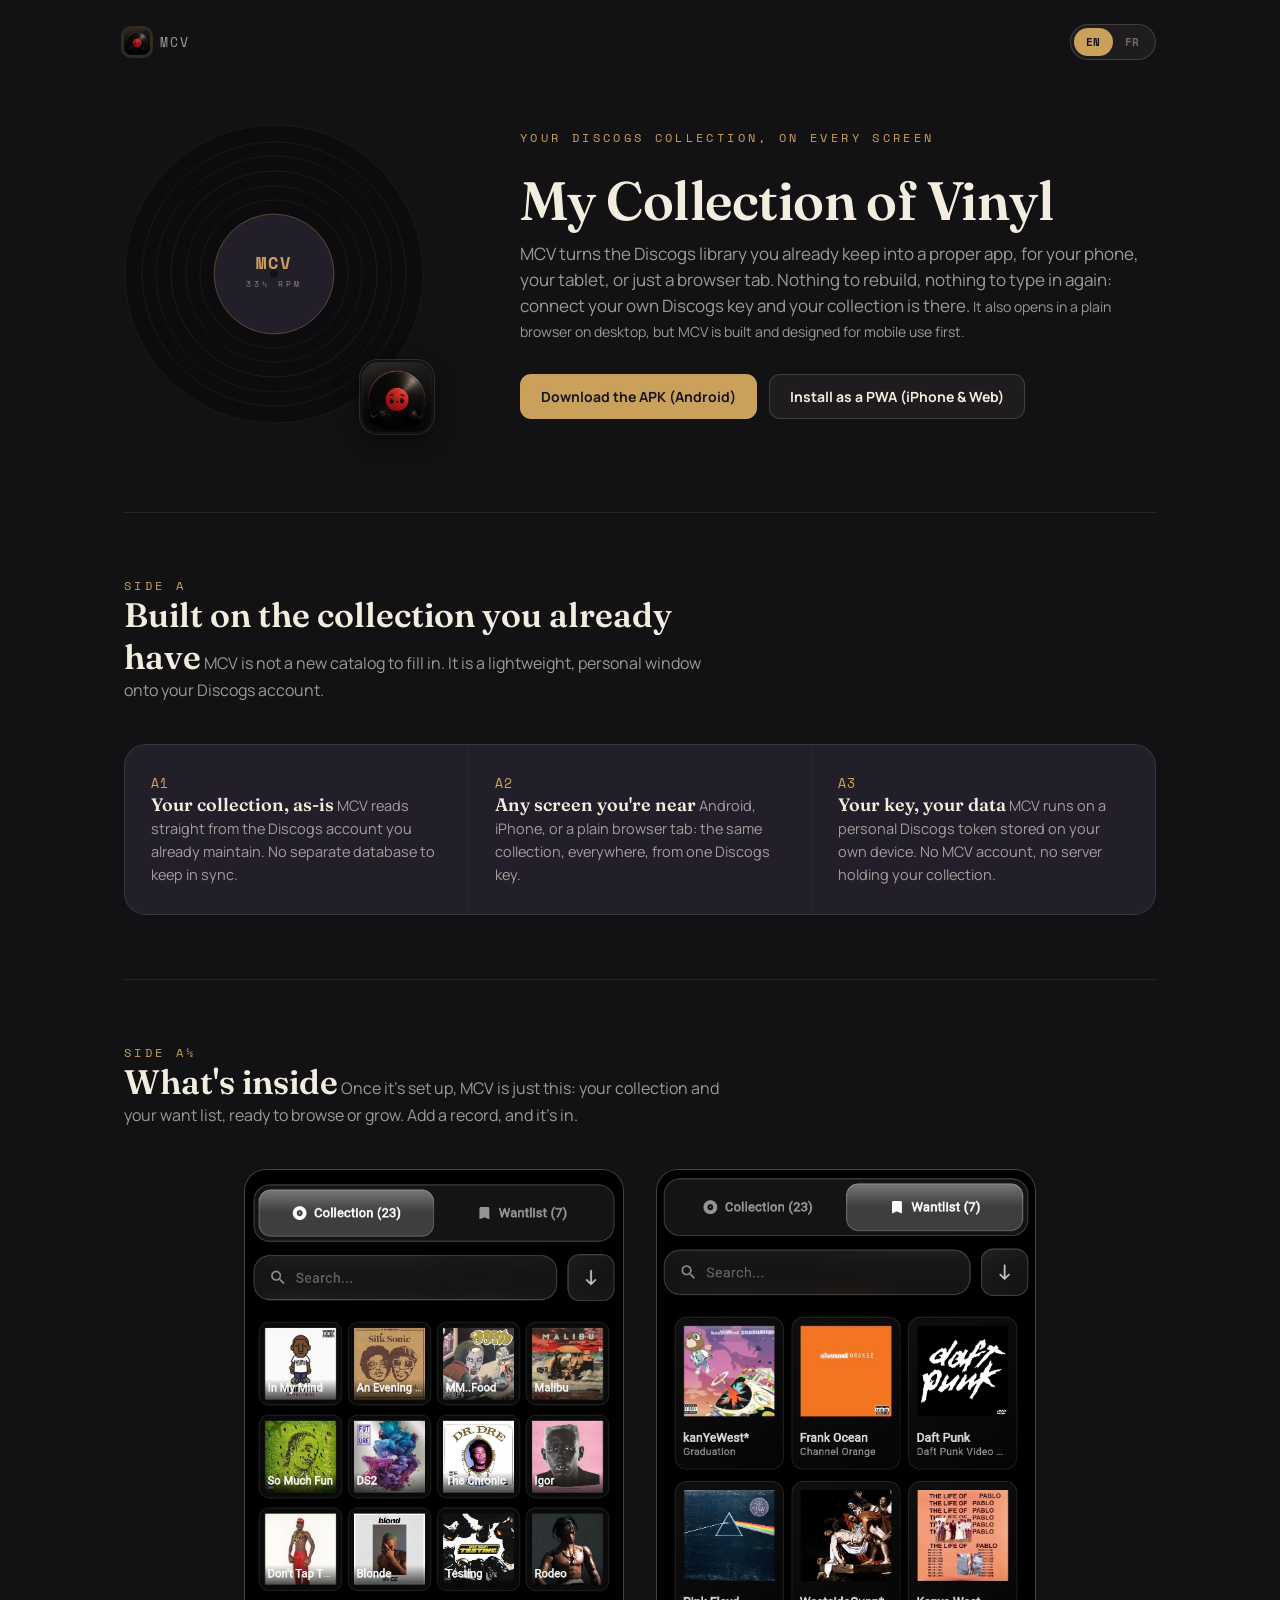
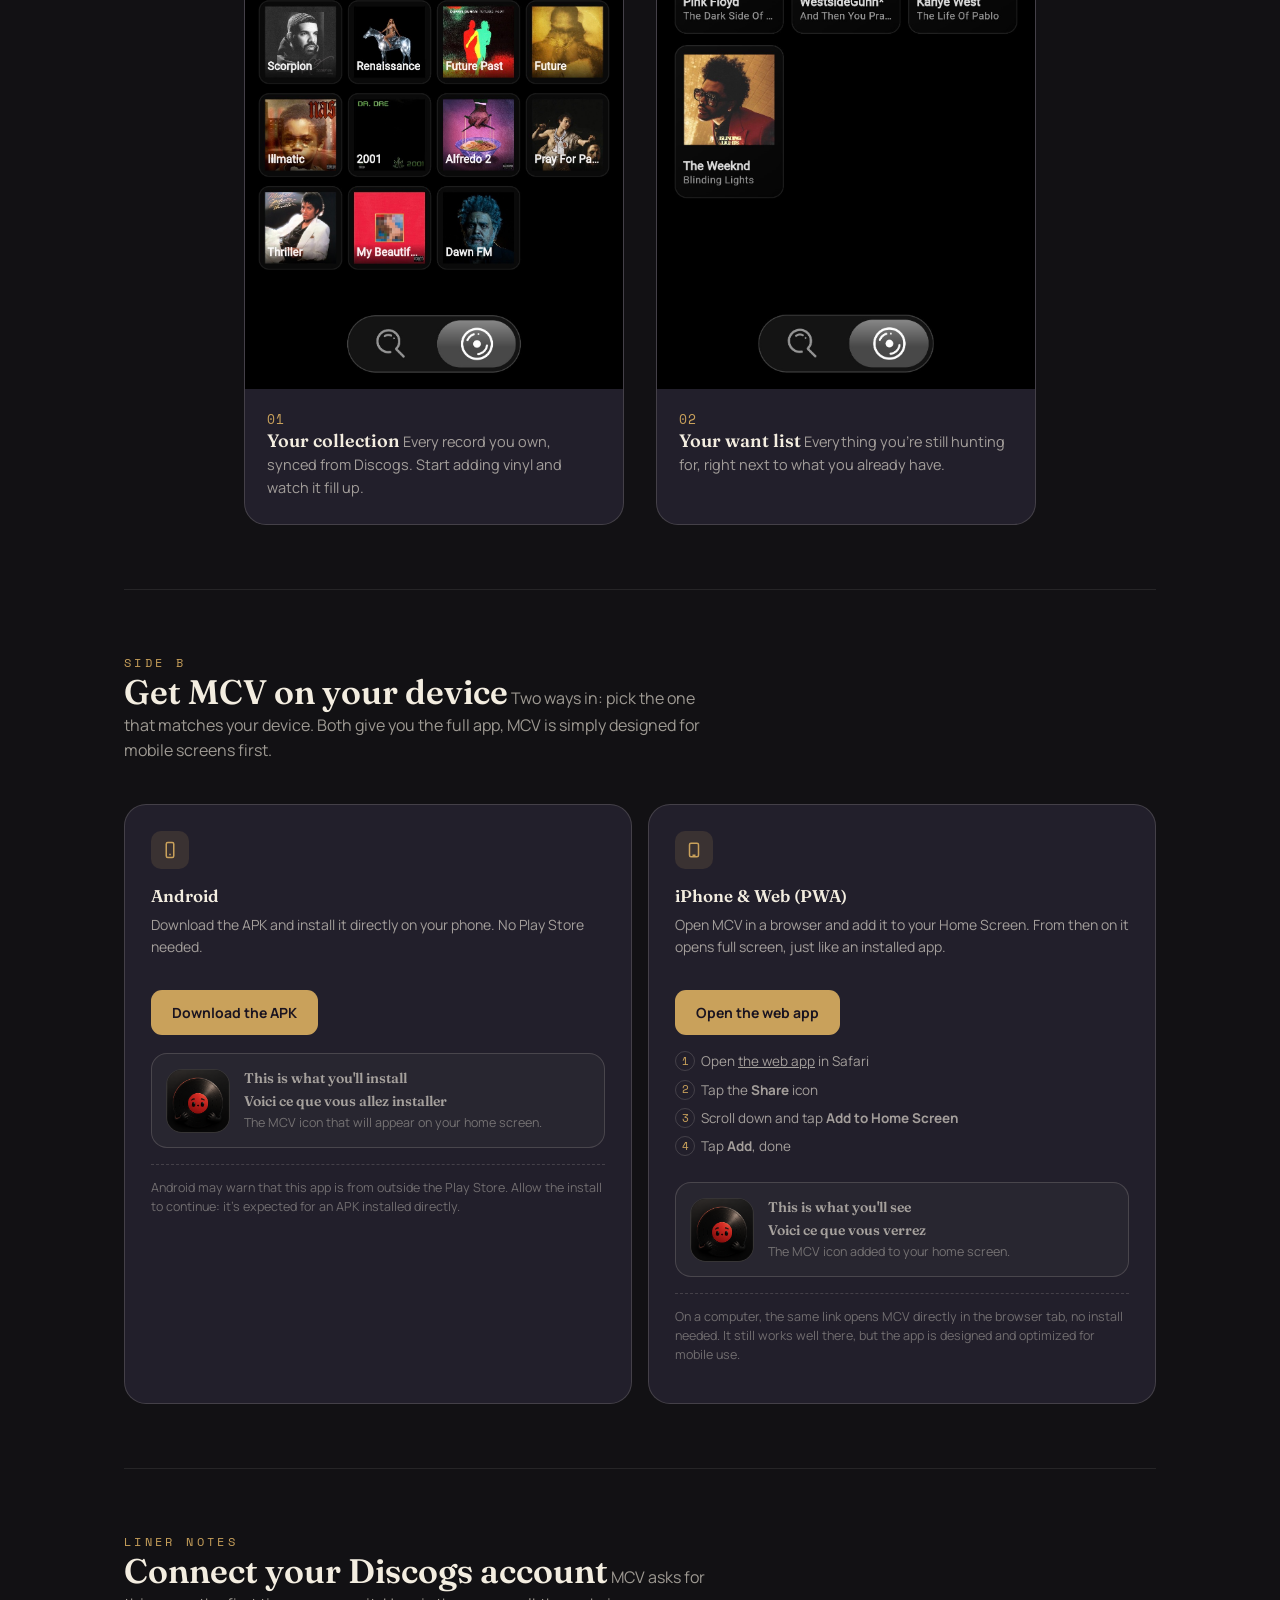
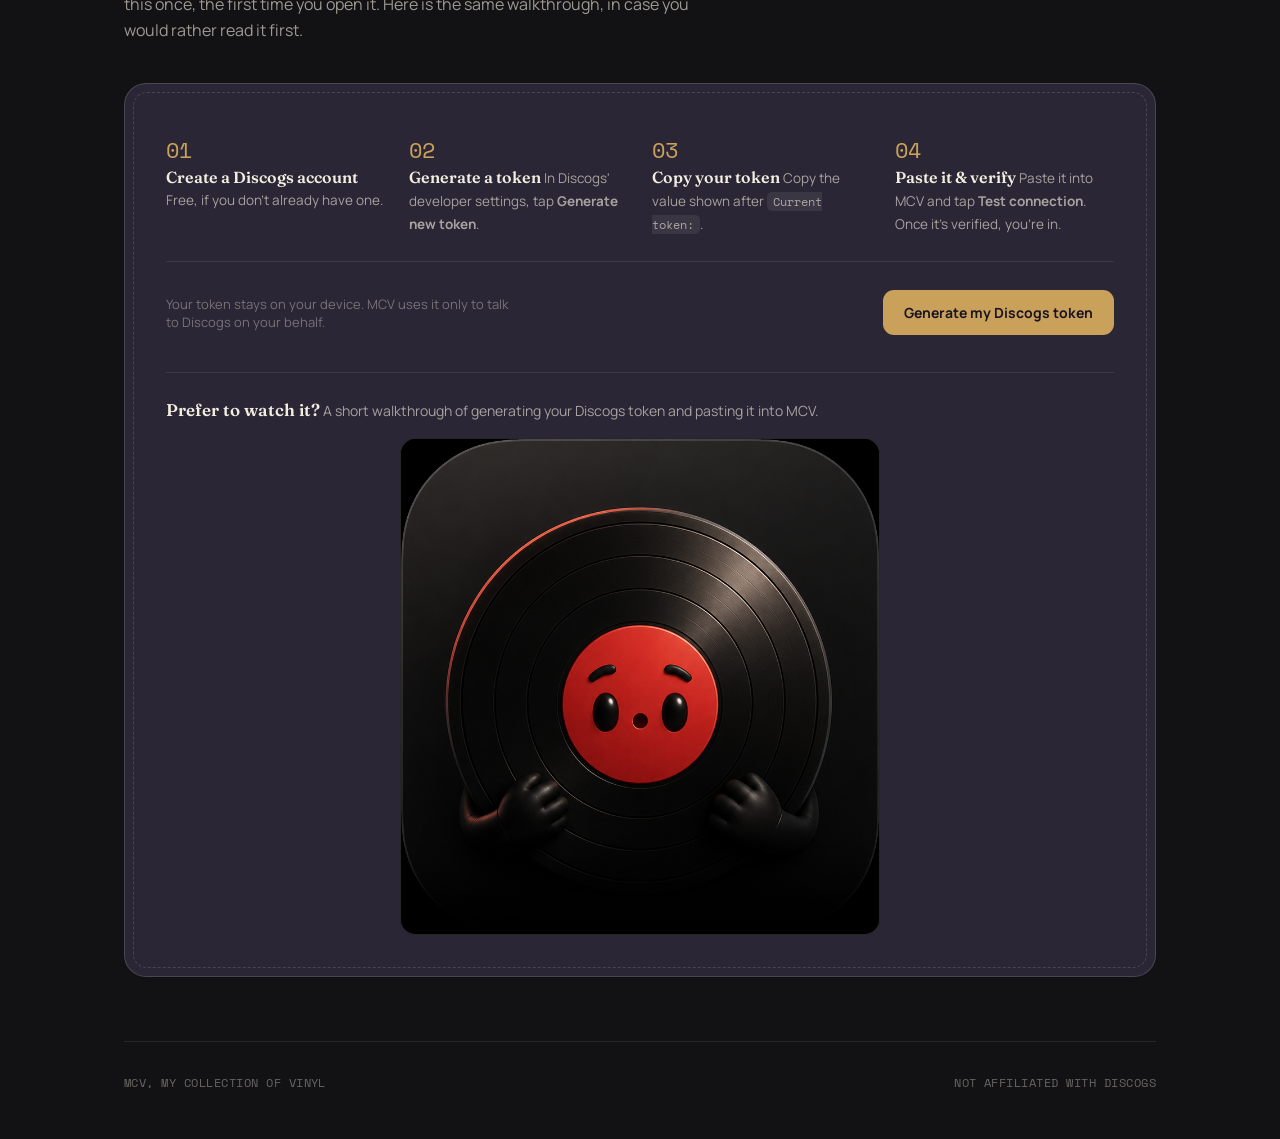
==== mcv_landing_page/index.html @ 3540142d "[FIX] refacto landing page" ====
<!DOCTYPE html>
<html lang="en" data-lang="en">
<head>
<meta charset="UTF-8">
<meta name="viewport" content="width=device-width, initial-scale=1.0">
<link rel="icon" type="image/png" href="./assets/logo.png">
<title>My Collection of Vinyl</title>
<meta name="description" content="Your Discogs vinyl collection, pressed into an app for Android, iPhone and the web.">
<link rel="preconnect" href="https://fonts.googleapis.com">
<link rel="preconnect" href="https://fonts.gstatic.com" crossorigin>
<link href="https://fonts.googleapis.com/css2?family=Fraunces:opsz,wght@9..144,400;9..144,600;9..144,700&family=Manrope:wght@400;500;600;700;800&family=Space+Mono:wght@400;700&display=swap" rel="stylesheet">
<link rel="stylesheet" href="./css/style.css">
</head>
<body>

<div class="wrap">
  <nav>
    <div class="brand">
      <img class="logo-mark" src="./assets/logo.png" alt="MCV logo">
      MCV
    </div>
    <div class="lang-toggle" role="group" aria-label="Language">
      <button id="btn-en" class="active" onclick="setLang('en')">EN</button>
      <button id="btn-fr" onclick="setLang('fr')">FR</button>
    </div>
  </nav>

  <!-- ---------- HERO ---------- -->
  <section class="hero" style="border-top:none;">
    <div class="record-wrap" aria-hidden="true">
      <svg class="record" viewBox="0 0 300 300" xmlns="http://www.w3.org/2000/svg">
        <circle cx="150" cy="150" r="149" fill="#0c0b0d"/>
        <circle cx="150" cy="150" r="149" fill="none" stroke="rgba(243,237,224,0.05)" stroke-width="1"/>
        <circle cx="150" cy="150" r="132" fill="none" stroke="rgba(243,237,224,0.06)" stroke-width="1"/>
        <circle cx="150" cy="150" r="118" fill="none" stroke="rgba(243,237,224,0.05)" stroke-width="1"/>
        <circle cx="150" cy="150" r="103" fill="none" stroke="rgba(243,237,224,0.07)" stroke-width="1"/>
        <circle cx="150" cy="150" r="88" fill="none" stroke="rgba(243,237,224,0.05)" stroke-width="1"/>
        <circle cx="150" cy="150" r="74" fill="none" stroke="rgba(243,237,224,0.06)" stroke-width="1"/>
        <circle cx="150" cy="150" r="60" fill="#221F2B" stroke="rgba(201,161,91,0.35)" stroke-width="1"/>
        <circle cx="150" cy="150" r="59" fill="none"/>
        <text x="150" y="145" text-anchor="middle" font-family="Space Mono, monospace" font-size="17" letter-spacing="2" fill="#C9A15B" font-weight="700">MCV</text>
        <text x="150" y="163" text-anchor="middle" font-family="Space Mono, monospace" font-size="8" letter-spacing="3" fill="rgba(243,237,224,0.5)">33⅓ RPM</text>
        <circle cx="150" cy="150" r="4" fill="#121114"/>
      </svg>
      <div class="hero-logo-badge">
        <img src="./assets/logo.png" alt="MCV app icon">
      </div>
    </div>

    <div>
      <div class="eyebrow" data-en>YOUR DISCOGS COLLECTION, ON EVERY SCREEN</div>
      <div class="eyebrow" data-fr>VOTRE COLLECTION DISCOGS, SUR TOUS VOS ÉCRANS</div>
      <h1 class="headline" style="margin-top:14px;">
        <span data-en>My Collection of Vinyl</span>
        <span data-fr>My Collection of Vinyl</span>
      </h1>
      <p class="tagline" data-en>MCV turns the Discogs library you already keep into a proper app, for your phone, your tablet, or just a browser tab. Nothing to rebuild, nothing to type in again: connect your own Discogs key and your collection is there.</p>
      <p class="tagline" data-fr>MCV transforme la collection que vous tenez déjà sur Discogs en une vraie application, pour votre téléphone, votre tablette, ou simplement un onglet de navigateur. Rien à reconstruire, rien à ressaisir : connectez votre propre clé Discogs et votre collection est là.</p>
      <p class="tagline" data-en style="margin-top:10px; font-size:14px;">It also opens in a plain browser on desktop, but MCV is built and designed for mobile use first.</p>
      <p class="tagline" data-fr style="margin-top:10px; font-size:14px;">Elle s'ouvre aussi dans un simple navigateur sur ordinateur, mais MCV est conçue et pensée pour un usage mobile en premier lieu.</p>

      <div class="hero-actions">
        <a class="btn btn-primary" href="../downloads/mcv.apk" download>
          <span data-en>Download the APK (Android)</span><span data-fr>Télécharger l'APK (Android)</span>
        </a>
        <a class="btn btn-ghost" href="#get-app">
          <span data-en>Install as a PWA (iPhone &amp; Web)</span><span data-fr>Installer en PWA (iPhone et Web)</span>
        </a>
      </div>
    </div>
  </section>

  <!-- ---------- WHAT IT IS ---------- -->
  <section id="about">
    <div class="section-head">
      <div class="eyebrow" data-en>SIDE A</div>
      <div class="eyebrow" data-fr>FACE A</div>
      <h2 data-en>Built on the collection you already have</h2>
      <h2 data-fr>Construite sur la collection que vous avez déjà</h2>
      <p data-en>MCV is not a new catalog to fill in. It is a lightweight, personal window onto your Discogs account.</p>
      <p data-fr>MCV n'est pas un nouveau catalogue à remplir. C'est une fenêtre légère et personnelle sur votre compte Discogs.</p>
    </div>

    <div class="tracklist">
      <div class="track">
        <div class="idx">A1</div>
        <h3 data-en>Your collection, as-is</h3>
        <h3 data-fr>Votre collection, telle quelle</h3>
        <p data-en>MCV reads straight from the Discogs account you already maintain. No separate database to keep in sync.</p>
        <p data-fr>MCV lit directement le compte Discogs que vous tenez déjà. Aucune base séparée à synchroniser.</p>
      </div>
      <div class="track">
        <div class="idx">A2</div>
        <h3 data-en>Any screen you're near</h3>
        <h3 data-fr>N'importe quel écran</h3>
        <p data-en>Android, iPhone, or a plain browser tab: the same collection, everywhere, from one Discogs key.</p>
        <p data-fr>Android, iPhone, ou simplement un navigateur : la même collection, partout, avec une seule clé Discogs.</p>
      </div>
      <div class="track">
        <div class="idx">A3</div>
        <h3 data-en>Your key, your data</h3>
        <h3 data-fr>Votre clé, vos données</h3>
        <p data-en>MCV runs on a personal Discogs token stored on your own device. No MCV account, no server holding your collection.</p>
        <p data-fr>MCV fonctionne avec un jeton Discogs personnel stocké sur votre propre appareil. Aucun compte MCV, aucun serveur ne conserve votre collection.</p>
      </div>
    </div>
  </section>

  <!-- ---------- SCREENSHOTS ---------- -->
  <section id="screenshots">
    <div class="section-head">
      <div class="eyebrow" data-en>SIDE A½</div>
      <div class="eyebrow" data-fr>FACE A½</div>
      <h2 data-en>What's inside</h2>
      <h2 data-fr>Ce qu'il y a à l'intérieur</h2>
      <p data-en>Once it's set up, MCV is just this: your collection and your want list, ready to browse or grow. Add a record, and it's in.</p>
      <p data-fr>Une fois configurée, MCV c'est simplement ça : votre collection et votre want list, prêtes à parcourir ou à faire grandir. Ajoutez un vinyle, et c'est fait.</p>
    </div>

    <div class="shots">
      <div class="shot-card">
        <img class="shot-img" src="./assets/collection_screen.jpeg" alt="MCV collection screen">
        <div class="shot-caption">
          <div class="idx">01</div>
          <h3 data-en>Your collection</h3>
          <h3 data-fr>Votre collection</h3>
          <p data-en>Every record you own, synced from Discogs. Start adding vinyl and watch it fill up.</p>
          <p data-fr>Chaque vinyle que vous possédez, synchronisé depuis Discogs. Commencez à ajouter des vinyles et regardez-la se remplir.</p>
        </div>
      </div>
      <div class="shot-card">
        <img class="shot-img" src="./assets/wantlist_screen.jpeg" alt="MCV want list screen">
        <div class="shot-caption">
          <div class="idx">02</div>
          <h3 data-en>Your want list</h3>
          <h3 data-fr>Votre want list</h3>
          <p data-en>Everything you're still hunting for, right next to what you already have.</p>
          <p data-fr>Tout ce que vous êtes encore en train de chercher, juste à côté de ce que vous avez déjà.</p>
        </div>
      </div>
    </div>
  </section>

  <!-- ---------- GET THE APP ---------- -->
  <section id="get-app">
    <div class="section-head">
      <div class="eyebrow" data-en>SIDE B</div>
      <div class="eyebrow" data-fr>FACE B</div>
      <h2 data-en>Get MCV on your device</h2>
      <h2 data-fr>Installer MCV sur votre appareil</h2>
      <p data-en>Two ways in: pick the one that matches your device. Both give you the full app, MCV is simply designed for mobile screens first.</p>
      <p data-fr>Deux façons d'y accéder : choisissez celle qui correspond à votre appareil. Les deux donnent accès à l'application complète, MCV est simplement pensée pour les écrans mobiles en premier lieu.</p>
    </div>

    <div class="platforms">
      <div class="card">
        <div class="icon" aria-hidden="true">
          <svg width="18" height="18" viewBox="0 0 24 24" fill="none" stroke="currentColor" stroke-width="2"><rect x="7" y="2" width="10" height="20" rx="2"/><line x1="11" y1="18" x2="13" y2="18"/></svg>
        </div>
        <h3 data-en>Android</h3>
        <h3 data-fr>Android</h3>
        <p data-en>Download the APK and install it directly on your phone. No Play Store needed.</p>
        <p data-fr>Téléchargez l'APK et installez-le directement sur votre téléphone, sans passer par le Play Store.</p>
        <a class="btn btn-primary" href="../downloads/mcv.apk" download>
          <span data-en>Download the APK</span><span data-fr>Télécharger l'APK</span>
        </a>
        <div class="app-preview">
          <div class="frame"><img src="./assets/logo.png" alt="MCV app icon"></div>
          <div class="txt">
            <strong data-en>This is what you'll install</strong>
            <strong data-fr>Voici ce que vous allez installer</strong>
            <span data-en>The MCV icon that will appear on your home screen.</span>
            <span data-fr>L'icône MCV qui apparaîtra sur votre écran d'accueil.</span>
          </div>
        </div>
        <p class="note" data-en>Android may warn that this app is from outside the Play Store. Allow the install to continue: it's expected for an APK installed directly.</p>
        <p class="note" data-fr>Android peut signaler que l'application vient d'en dehors du Play Store. Autorisez l'installation à continuer, c'est normal pour un APK installé directement.</p>
      </div>

      <div class="card" id="pwa-card">
        <div class="icon" aria-hidden="true">
          <svg width="18" height="18" viewBox="0 0 24 24" fill="none" stroke="currentColor" stroke-width="2"><rect x="6" y="3" width="12" height="18" rx="2"/><line x1="10" y1="19" x2="14" y2="19"/></svg>
        </div>
        <h3 data-en>iPhone &amp; Web (PWA)</h3>
        <h3 data-fr>iPhone et Web (PWA)</h3>
        <p data-en>Open MCV in a browser and add it to your Home Screen. From then on it opens full screen, just like an installed app.</p>
        <p data-fr>Ouvrez MCV dans un navigateur et ajoutez la à l'écran d'accueil. Elle s'ouvrira ensuite en plein écran, comme une application installée.</p>
        <a class="btn btn-primary" href="../">
          <span data-en>Open the web app</span><span data-fr>Ouvrir l'application web</span>
        </a>
        <ol class="steps-inline">
          <li data-en>Open <a href="../">the web app</a> in Safari</li>
          <li data-fr>Ouvrez <a href="../">l'application web</a> dans Safari</li>
          <li data-en>Tap the <strong>Share</strong> icon</li>
          <li data-fr>Appuyez sur l'icône <strong>Partager</strong></li>
          <li data-en>Scroll down and tap <strong>Add to Home Screen</strong></li>
          <li data-fr>Faites défiler puis appuyez sur <strong>Sur l'écran d'accueil</strong></li>
          <li data-en>Tap <strong>Add</strong>, done</li>
          <li data-fr>Appuyez sur <strong>Ajouter</strong>, c'est fait</li>
        </ol>
        <div class="app-preview">
          <div class="frame"><img src="./assets/logo.png" alt="MCV app icon"></div>
          <div class="txt">
            <strong data-en>This is what you'll see</strong>
            <strong data-fr>Voici ce que vous verrez</strong>
            <span data-en>The MCV icon added to your home screen.</span>
            <span data-fr>L'icône MCV ajoutée à votre écran d'accueil.</span>
          </div>
        </div>
        <p class="note" data-en>On a computer, the same link opens MCV directly in the browser tab, no install needed. It still works well there, but the app is designed and optimized for mobile use.</p>
        <p class="note" data-fr>Sur ordinateur, ce même lien ouvre MCV directement dans l'onglet du navigateur, sans rien installer. Cela fonctionne bien aussi, mais l'application est conçue et pensée pour un usage mobile.</p>
      </div>
    </div>
  </section>

  <!-- ---------- SETUP / LINER NOTES ---------- -->
  <section id="setup">
    <div class="section-head">
      <div class="eyebrow" data-en>LINER NOTES</div>
      <div class="eyebrow" data-fr>NOTES DE POCHETTE</div>
      <h2 data-en>Connect your Discogs account</h2>
      <h2 data-fr>Connecter votre compte Discogs</h2>
      <p data-en>MCV asks for this once, the first time you open it. Here is the same walkthrough, in case you would rather read it first.</p>
      <p data-fr>MCV le demande une seule fois, à la première ouverture. Voici exactement les mêmes étapes, si vous préférez les lire avant.</p>
    </div>

    <div class="liner">
      <div class="liner-inner">
        <div class="setup-steps">
          <div class="setup-step">
            <div class="num">01</div>
            <h4 data-en>Create a Discogs account</h4>
            <h4 data-fr>Créez un compte Discogs</h4>
            <p data-en>Free, if you don't already have one.</p>
            <p data-fr>Gratuit, si vous n'en avez pas encore un.</p>
          </div>
          <div class="setup-step">
            <div class="num">02</div>
            <h4 data-en>Generate a token</h4>
            <h4 data-fr>Générez un jeton</h4>
            <p data-en>In Discogs' developer settings, tap <strong>Generate new token</strong>.</p>
            <p data-fr>Dans les paramètres développeur de Discogs, appuyez sur <strong>Générer un nouveau jeton</strong>.</p>
          </div>
          <div class="setup-step">
            <div class="num">03</div>
            <h4 data-en>Copy your token</h4>
            <h4 data-fr>Copiez votre jeton</h4>
            <p data-en>Copy the value shown after <code>Current token:</code>.</p>
            <p data-fr>Copiez la valeur affichée après <code>Jeton actuel :</code>.</p>
          </div>
          <div class="setup-step">
            <div class="num">04</div>
            <h4 data-en>Paste it &amp; verify</h4>
            <h4 data-fr>Collez-le et vérifiez</h4>
            <p data-en>Paste it into MCV and tap <strong>Test connection</strong>. Once it's verified, you're in.</p>
            <p data-fr>Collez-le dans MCV et appuyez sur <strong>Tester la connexion</strong>. Une fois vérifié, vous y êtes.</p>
          </div>
        </div>

        <div class="liner-foot">
          <p data-en>Your token stays on your device. MCV uses it only to talk to Discogs on your behalf.</p>
          <p data-fr>Votre jeton reste sur votre appareil. MCV l'utilise uniquement pour parler à Discogs en votre nom.</p>
          <a class="btn btn-primary" href="https://www.discogs.com/settings/developers" target="_blank" rel="noopener">
            <span data-en>Generate my Discogs token</span><span data-fr>Générer mon jeton Discogs</span>
          </a>
        </div>

        <div class="video-block">
          <div class="video-head">
            <h3 data-en>Prefer to watch it?</h3>
            <h3 data-fr>Vous préférez regarder ?</h3>
            <p data-en>A short walkthrough of generating your Discogs token and pasting it into MCV.</p>
            <p data-fr>Une courte vidéo qui montre comment générer votre jeton Discogs et le coller dans MCV.</p>
          </div>
          <div class="video-frame">
            <video controls preload="metadata" playsinline poster="./assets/logo.png">
              <source src="./assets/tuto_connection.mp4" type="video/mp4">
            </video>
          </div>
        </div>
      </div>
    </div>
  </section>

  <footer>
    <span>MCV, MY COLLECTION OF VINYL</span>
    <span data-en>NOT AFFILIATED WITH DISCOGS</span>
    <span data-fr>NON AFFILIÉ À DISCOGS</span>
  </footer>
</div>

<script src="./js/script.js"></script>
</body>
</html>
---- mcv_landing_page/css/style.css ----
:root{
  --bg-void:#121114;
  --bg-plum:#221F2B;
  --bg-plum-2:#2a2635;
  --ink:#F3EDE0;
  --ink-dim:rgba(243,237,224,0.62);
  --ink-faint:rgba(243,237,224,0.38);
  --gold:#C9A15B;
  --gold-bright:#E0BE84;
  --rust:#9C4A34;
  --groove:rgba(243,237,224,0.09);
  --groove-strong:rgba(243,237,224,0.16);
  --radius-lg:22px;
  --radius-md:16px;
  --maxw:1080px;
}

*{box-sizing:border-box;}
html{scroll-behavior:smooth;}
@media (prefers-reduced-motion: reduce){
  html{scroll-behavior:auto;}
}

body{
  margin:0;
  background:
    radial-gradient(1200px 800px at 15% -10%, #2c283a 0%, var(--bg-void) 55%),
    var(--bg-void);
  color:var(--ink);
  font-family:'Manrope', sans-serif;
  -webkit-font-smoothing:antialiased;
  overflow-x:hidden;
}

a{color:inherit;}
button{font-family:inherit;}

.eyebrow{
  font-family:'Space Mono', monospace;
  font-size:12px;
  letter-spacing:.28em;
  text-transform:uppercase;
  color:var(--gold);
}

h1,h2,h3{
  font-family:'Fraunces', serif;
  margin:0;
  color:var(--ink);
  font-weight:600;
}

.wrap{
  max-width:var(--maxw);
  margin:0 auto;
  padding:0 24px;
}

/* language toggle behaviour */
[data-en], [data-fr]{ display:none; }
html[data-lang="en"] [data-en]{ display:initial; }
html[data-lang="fr"] [data-fr]{ display:initial; }
html[data-lang="en"] span[data-en], html[data-lang="fr"] span[data-fr] { display:inline; }
html[data-lang="en"] li[data-en], html[data-lang="fr"] li[data-fr] { display:list-item; }
html[data-lang="en"] div[data-en], html[data-lang="fr"] div[data-fr] { display:block; }

/* ---------- NAV ---------- */
nav{
  display:flex;
  align-items:center;
  justify-content:space-between;
  padding:24px 0 0;
  flex-wrap:wrap;
  gap:12px;
}
.brand{
  display:flex;
  align-items:center;
  gap:10px;
  font-family:'Space Mono', monospace;
  font-size:13px;
  letter-spacing:.14em;
  color:var(--ink-dim);
}
.brand .logo-mark{
  width:26px;
  height:26px;
  border-radius:7px;
  object-fit:cover;
  box-shadow:0 0 0 3px rgba(201,161,91,0.18);
  display:block;
}
.lang-toggle{
  display:flex;
  padding:3px;
  border-radius:999px;
  background:rgba(243,237,224,0.05);
  border:1px solid var(--groove-strong);
}
.lang-toggle button{
  border:none;
  background:transparent;
  color:var(--ink-faint);
  font-family:'Space Mono', monospace;
  font-size:11px;
  font-weight:700;
  letter-spacing:.05em;
  padding:6px 12px;
  border-radius:999px;
  cursor:pointer;
}
.lang-toggle button.active{
  background:var(--gold);
  color:#1a1420;
}
.lang-toggle button:focus-visible, a:focus-visible, .btn:focus-visible{
  outline:2px solid var(--gold-bright);
  outline-offset:2px;
}

/* ---------- HERO ---------- */
.hero{
  display:grid;
  grid-template-columns:340px 1fr;
  gap:56px;
  align-items:center;
  padding:64px 0 88px;
}
@media (max-width:820px){
  .hero{grid-template-columns:1fr; padding:40px 0 56px; text-align:center;}
  .hero .record-wrap{margin:0 auto;}
  .hero-actions{justify-content:center;}
}

.record-wrap{
  position:relative;
  width:clamp(160px, 65vw, 300px);
  height:clamp(160px, 65vw, 300px);
}

.record{
  width:100%;height:100%;
  animation:spin 9s linear infinite;
}
@media (prefers-reduced-motion: reduce){
  .record{animation:none;}
}
@keyframes spin{ to{ transform:rotate(360deg);} }

.hero-logo-badge{
  position:absolute;
  bottom:-10px;
  right:-10px;
  width:clamp(44px, 25vw, 74px);
  height:clamp(44px, 25vw, 74px);
  border-radius:18px;
  background:var(--bg-plum);
  border:2px solid var(--bg-void);
  box-shadow:0 8px 24px rgba(0,0,0,0.45), 0 0 0 1px var(--groove-strong);
  display:flex;
  align-items:center;
  justify-content:center;
  overflow:hidden;
}
.hero-logo-badge img{
  width:100%;
  height:100%;
  object-fit:cover;
}

h1.headline{
  font-size:clamp(30px, 6vw, 54px);
  line-height:1.5;
  letter-spacing:-.01em;
}
.tagline{
  margin-top:18px;
  font-size:clamp(15px, 2.6vw, 17px);
  line-height:1.55;
  color:var(--ink-dim);
  max-width:46ch;
}
@media (max-width:820px){ .tagline{ margin-inline:auto; } }

.hero-actions{
  margin-top:32px;
  display:flex;
  flex-wrap:wrap;
  gap:12px;
}
.btn{
  display:inline-flex;
  align-items:center;
  gap:8px;
  padding:12px 20px;
  border-radius:11px;
  font-size:14px;
  font-weight:700;
  text-decoration:none;
  border:1px solid transparent;
  cursor:pointer;
}
.btn-primary{ background:var(--gold); color:#1a1420; }
.btn-primary:hover{ background:var(--gold-bright); }
.btn-ghost{ background:rgba(243,237,224,0.05); border-color:var(--groove-strong); color:var(--ink); }
.btn-ghost:hover{ border-color:var(--gold); }

/* ---------- SECTION shell ---------- */
section{ padding:64px 0; border-top:1px solid var(--groove); }
@media (max-width:600px){ section{ padding:44px 0; } }
.section-head{ margin-bottom:40px; max-width:60ch; }
@media (max-width:820px){ .section-head{ text-align:center; margin-inline:auto; } }
.section-head h2{ font-size:clamp(24px,4.4vw,34px); margin-top:10px; }
.section-head p{ color:var(--ink-dim); margin-top:12px; line-height:1.6; }

/* ---------- TRACKLIST (features) ---------- */
.tracklist{
  display:grid;
  grid-template-columns:repeat(3,1fr);
  gap:1px;
  background:var(--groove);
  border:1px solid var(--groove);
  border-radius:var(--radius-lg);
  overflow:hidden;
}
@media (max-width:820px){ .tracklist{ grid-template-columns:1fr; } }
.track{
  background:var(--bg-plum);
  padding:28px 26px;
}
.track .idx{
  font-family:'Space Mono', monospace;
  color:var(--gold);
  font-size:13px;
  letter-spacing:.08em;
}
.track h3{ font-size:18px; margin-top:14px; }
.track p{ color:var(--ink-dim); font-size:14.5px; line-height:1.6; margin-top:10px; }

/* ---------- PLATFORM CARDS ---------- */
.platforms{
  display:grid;
  grid-template-columns:repeat(2,1fr);
  gap:16px;
}
@media (max-width:760px){ .platforms{ grid-template-columns:1fr; } }
.card{
  background:var(--bg-plum);
  border:1px solid var(--groove-strong);
  border-radius:var(--radius-lg);
  padding:26px;
  display:flex;
  flex-direction:column;
}
.card .icon{
  width:38px;height:38px;
  display:flex;align-items:center;justify-content:center;
  border-radius:10px;
  background:rgba(201,161,91,0.14);
  color:var(--gold);
  margin-bottom:16px;
}
.card h3{ font-size:17px; }
.card p{ color:var(--ink-dim); font-size:14px; line-height:1.6; margin-top:8px; }
.card .btn{ margin-top:18px; align-self:flex-start; }
.card .note{
  margin-top:16px;
  padding-top:14px;
  border-top:1px dashed var(--groove-strong);
  font-size:12.5px;
  color:var(--ink-faint);
  line-height:1.5;
}
.steps-inline{ margin:16px 0 0; padding-left:0; list-style:none; }
.steps-inline li{
  counter-increment:step;
  font-size:13.5px;
  color:var(--ink-dim);
  padding-left:26px;
  position:relative;
  margin-bottom:8px;
  line-height:1.5;
}
.steps-inline{ counter-reset:step; }
.steps-inline li::before{
  content:counter(step);
  position:absolute; left:0; top:0;
  font-family:'Space Mono', monospace;
  font-size:11px;
  color:var(--gold);
  border:1px solid var(--groove-strong);
  width:18px;height:18px;
  border-radius:50%;
  display:flex;align-items:center;justify-content:center;
}

/* App preview visual */
.app-preview{
  margin-top:18px;
  display:flex;
  align-items:center;
  gap:14px;
  padding:14px;
  border-radius:var(--radius-md);
  background:rgba(243,237,224,0.03);
  border:1px solid var(--groove-strong);
}
.app-preview .frame{
  width:64px;
  height:64px;
  flex:none;
  border-radius:16px;
  overflow:hidden;
  background:var(--bg-void);
  border:1px solid var(--groove-strong);
  display:flex;
  align-items:center;
  justify-content:center;
}
.app-preview .frame img{
  width:100%;
  height:100%;
  object-fit:cover;
}
.app-preview .txt{
  font-size:12.5px;
  color:var(--ink-faint);
  line-height:1.5;
}
.app-preview .txt strong{
  display:block;
  color:var(--ink-dim);
  font-family:'Fraunces', serif;
  font-size:14px;
  font-weight:600;
  margin-bottom:2px;
}

/* ---------- SCREENSHOTS ---------- */
.shots{
  display:grid;
  grid-template-columns:repeat(2, minmax(0, 380px));
  justify-content:center;
  gap:32px;
}
@media (max-width:820px){ .shots{ grid-template-columns:repeat(2, minmax(0, 280px)); gap:20px; } }
@media (max-width:600px){ .shots{ grid-template-columns:minmax(0,260px); } }
.shot-card{
  background:var(--bg-plum);
  border:1px solid var(--groove-strong);
  border-radius:var(--radius-lg);
  overflow:hidden;
}
.shot-card .shot-img{
  width:100%;
  aspect-ratio:9/19.5;
  object-fit:cover;
  display:block;
  background:var(--bg-void);
}
.shot-card .shot-caption{
  padding:20px 22px 24px;
}
.shot-card .idx{
  font-family:'Space Mono', monospace;
  color:var(--gold);
  font-size:13px;
  letter-spacing:.08em;
}
.shot-card h3{ font-size:18px; margin-top:10px; }
.shot-card p{ color:var(--ink-dim); font-size:14.5px; line-height:1.6; margin-top:8px; }

/* ---------- VIDEO TUTORIAL ---------- */
 .video-block{
  margin-top:28px;
  padding-top:26px;
  border-top:1px solid var(--groove);
}
.video-block .video-head{ margin-bottom:16px; }
.video-block h3{ font-size:17px; }
.video-block p{ color:var(--ink-dim); font-size:14px; line-height:1.6; margin-top:6px; max-width:56ch; }
.video-frame{
  border-radius:var(--radius-md);
  overflow:hidden;
  border:1px solid var(--groove-strong);
  background:#000;
  width:min(480px, 100%);
  margin:0 auto;
}
.video-frame video{
  display:block;
  width:100%;
  max-height:80vh;
  object-fit:contain;
  background:#000;
}

/* ---------- SETUP (liner notes) ---------- */
.liner{
  background:var(--bg-plum-2);
  border:1px solid var(--groove-strong);
  border-radius:var(--radius-lg);
  padding:8px;
}
.liner-inner{
  border:1px dashed var(--groove-strong);
  border-radius:calc(var(--radius-lg) - 8px);
  padding:32px;
}
@media (max-width:600px){ .liner-inner{ padding:22px 18px; } }
.setup-steps{
  display:grid;
  grid-template-columns:repeat(4,1fr);
  gap:24px;
  margin-top:8px;
}
@media (max-width:900px){ .setup-steps{ grid-template-columns:1fr 1fr; } }
@media (max-width:560px){ .setup-steps{ grid-template-columns:1fr; } }
.setup-step .num{
  font-family:'Space Mono', monospace;
  font-size:22px;
  color:var(--gold);
}
.setup-step h4{
  font-family:'Fraunces', serif;
  font-weight:600;
  font-size:16px;
  margin:8px 0 0;
  color:var(--ink);
}
.setup-step p{
  font-size:13.5px;
  color:var(--ink-dim);
  line-height:1.55;
  margin-top:6px;
}
.setup-step code{
  background:rgba(243,237,224,0.08);
  padding:1px 6px;
  border-radius:5px;
  font-family:'Space Mono', monospace;
  font-size:12px;
}
.liner-foot{
  margin-top:26px;
  padding-top:20px;
  border-top:1px solid var(--groove);
  display:flex;
  align-items:center;
  justify-content:space-between;
  flex-wrap:wrap;
  gap:14px;
}
.liner-foot p{ color:var(--ink-faint); font-size:13px; max-width:44ch; }

footer{
  border-top:1px solid var(--groove);
  padding:32px 0 48px;
  display:flex;
  justify-content:space-between;
  align-items:center;
  flex-wrap:wrap;
  gap:12px;
  font-family:'Space Mono', monospace;
  font-size:12px;
  color:var(--ink-faint);
  letter-spacing:.04em;
  text-align:center;
}
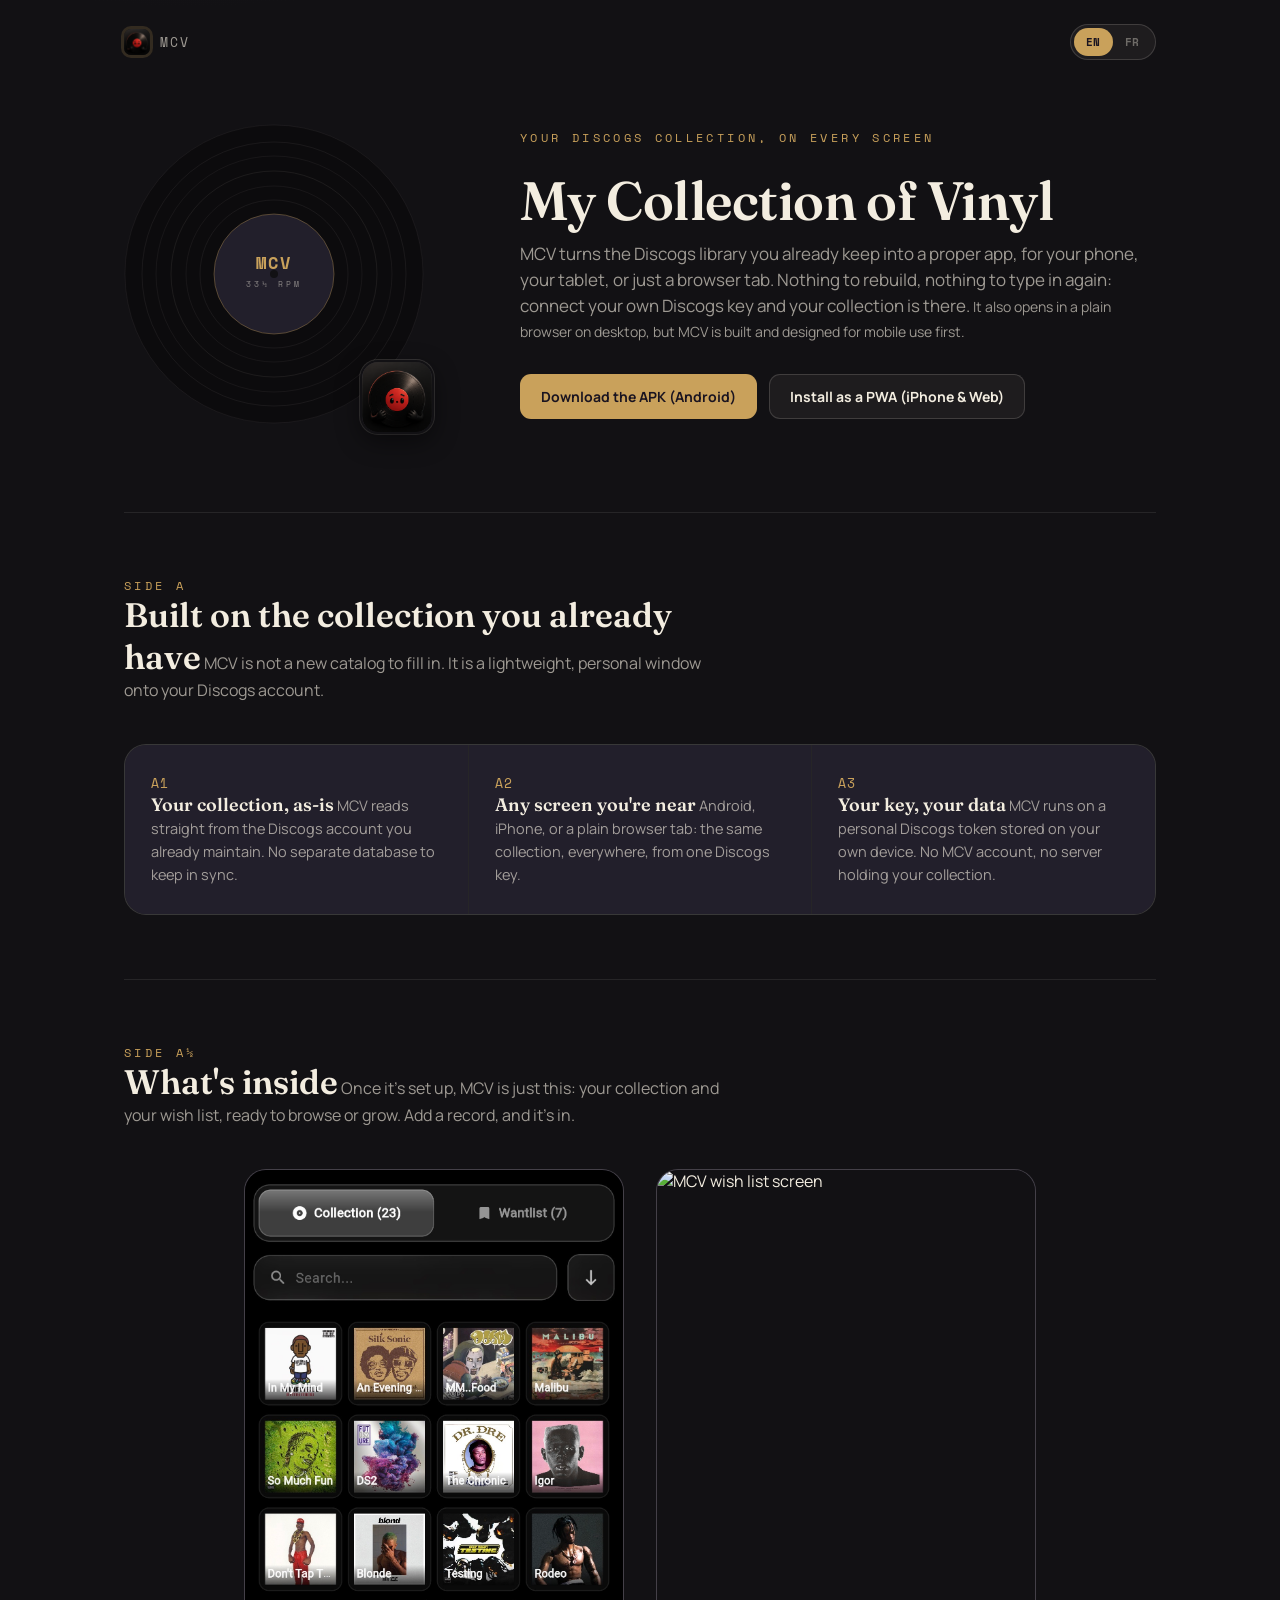
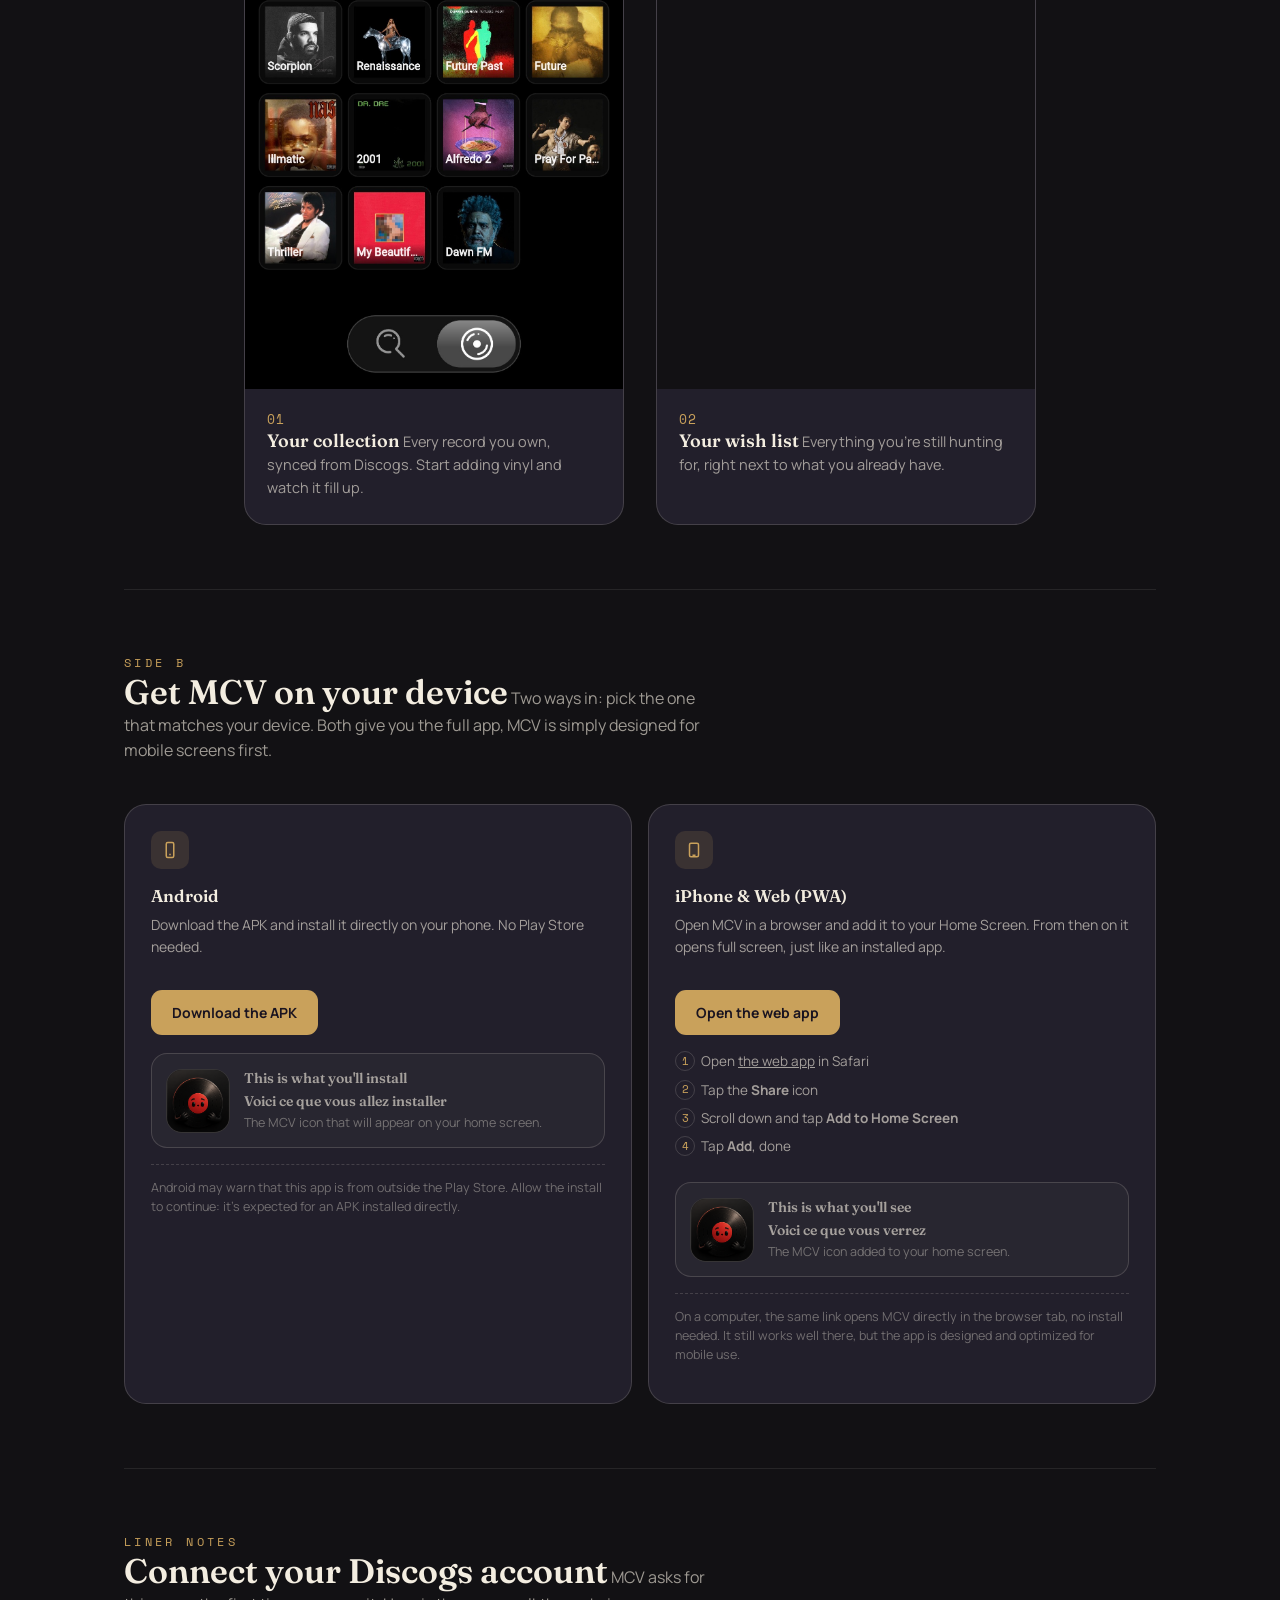
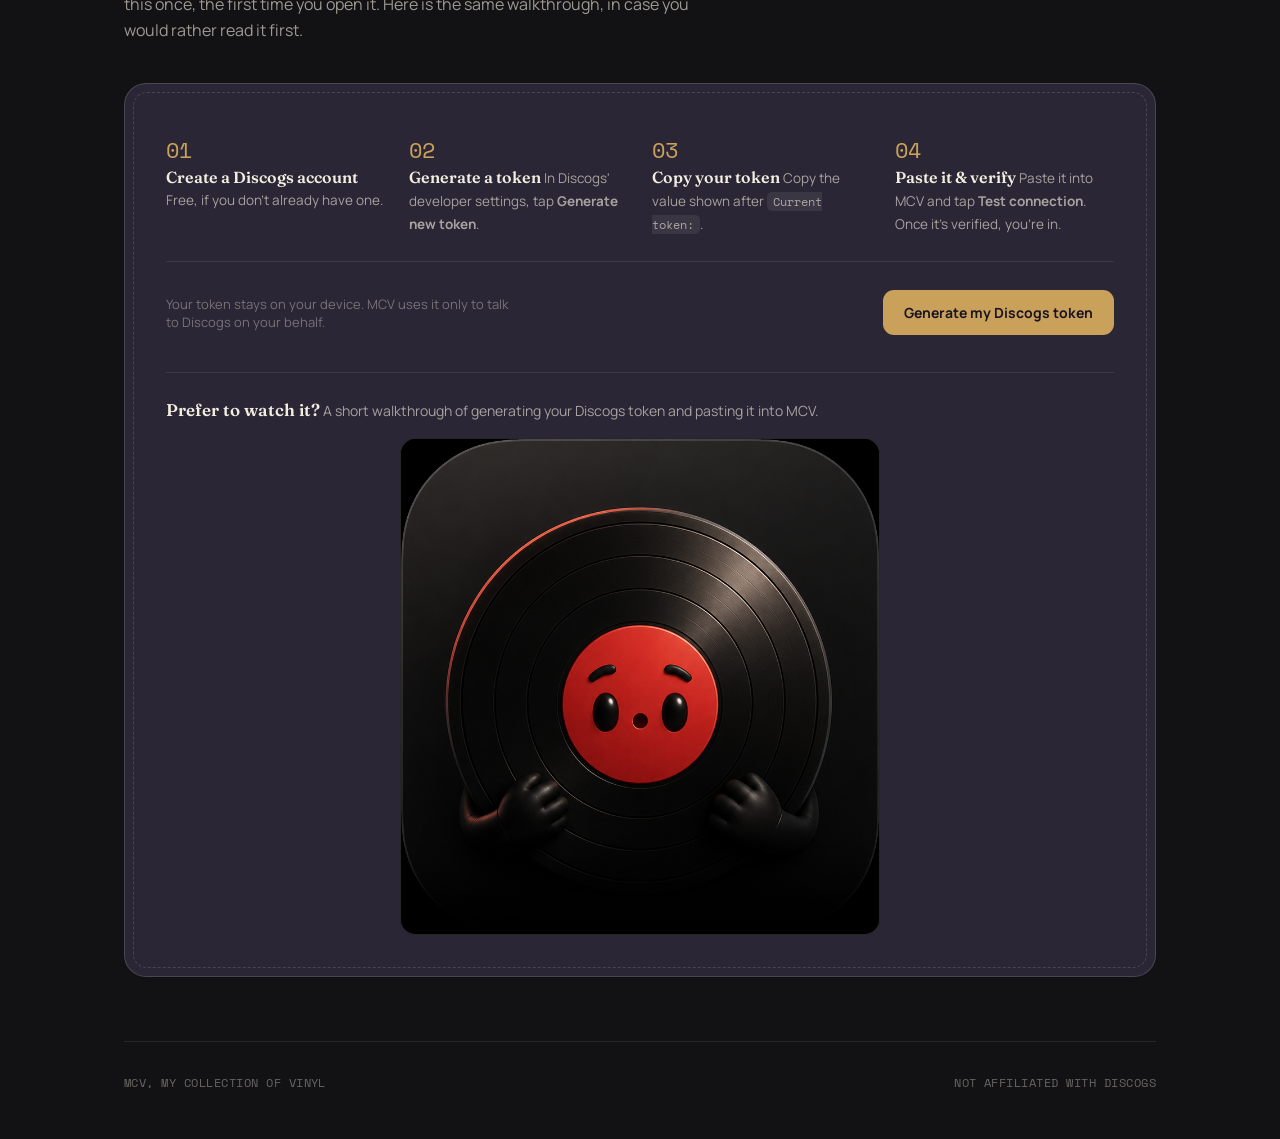
==== commit 70128e20: "[FIX] refacto app + want list to wish list change" ====
--- a/mcv_landing_page/index.html
+++ b/mcv_landing_page/index.html
@@ -113,8 +113,8 @@
       <div class="eyebrow" data-fr>FACE A½</div>
       <h2 data-en>What's inside</h2>
       <h2 data-fr>Ce qu'il y a à l'intérieur</h2>
-      <p data-en>Once it's set up, MCV is just this: your collection and your want list, ready to browse or grow. Add a record, and it's in.</p>
-      <p data-fr>Une fois configurée, MCV c'est simplement ça : votre collection et votre want list, prêtes à parcourir ou à faire grandir. Ajoutez un vinyle, et c'est fait.</p>
+      <p data-en>Once it's set up, MCV is just this: your collection and your wish list, ready to browse or grow. Add a record, and it's in.</p>
+      <p data-fr>Une fois configurée, MCV c'est simplement ça : votre collection et votre wish list, prêtes à parcourir ou à faire grandir. Ajoutez un vinyle, et c'est fait.</p>
     </div>
 
     <div class="shots">
@@ -129,11 +129,11 @@
         </div>
       </div>
       <div class="shot-card">
-        <img class="shot-img" src="./assets/wantlist_screen.jpeg" alt="MCV want list screen">
+        <img class="shot-img" src="./assets/wishlist_screen.jpeg" alt="MCV wish list screen">
         <div class="shot-caption">
           <div class="idx">02</div>
-          <h3 data-en>Your want list</h3>
-          <h3 data-fr>Votre want list</h3>
+          <h3 data-en>Your wish list</h3>
+          <h3 data-fr>Votre wish list</h3>
           <p data-en>Everything you're still hunting for, right next to what you already have.</p>
           <p data-fr>Tout ce que vous êtes encore en train de chercher, juste à côté de ce que vous avez déjà.</p>
         </div>
